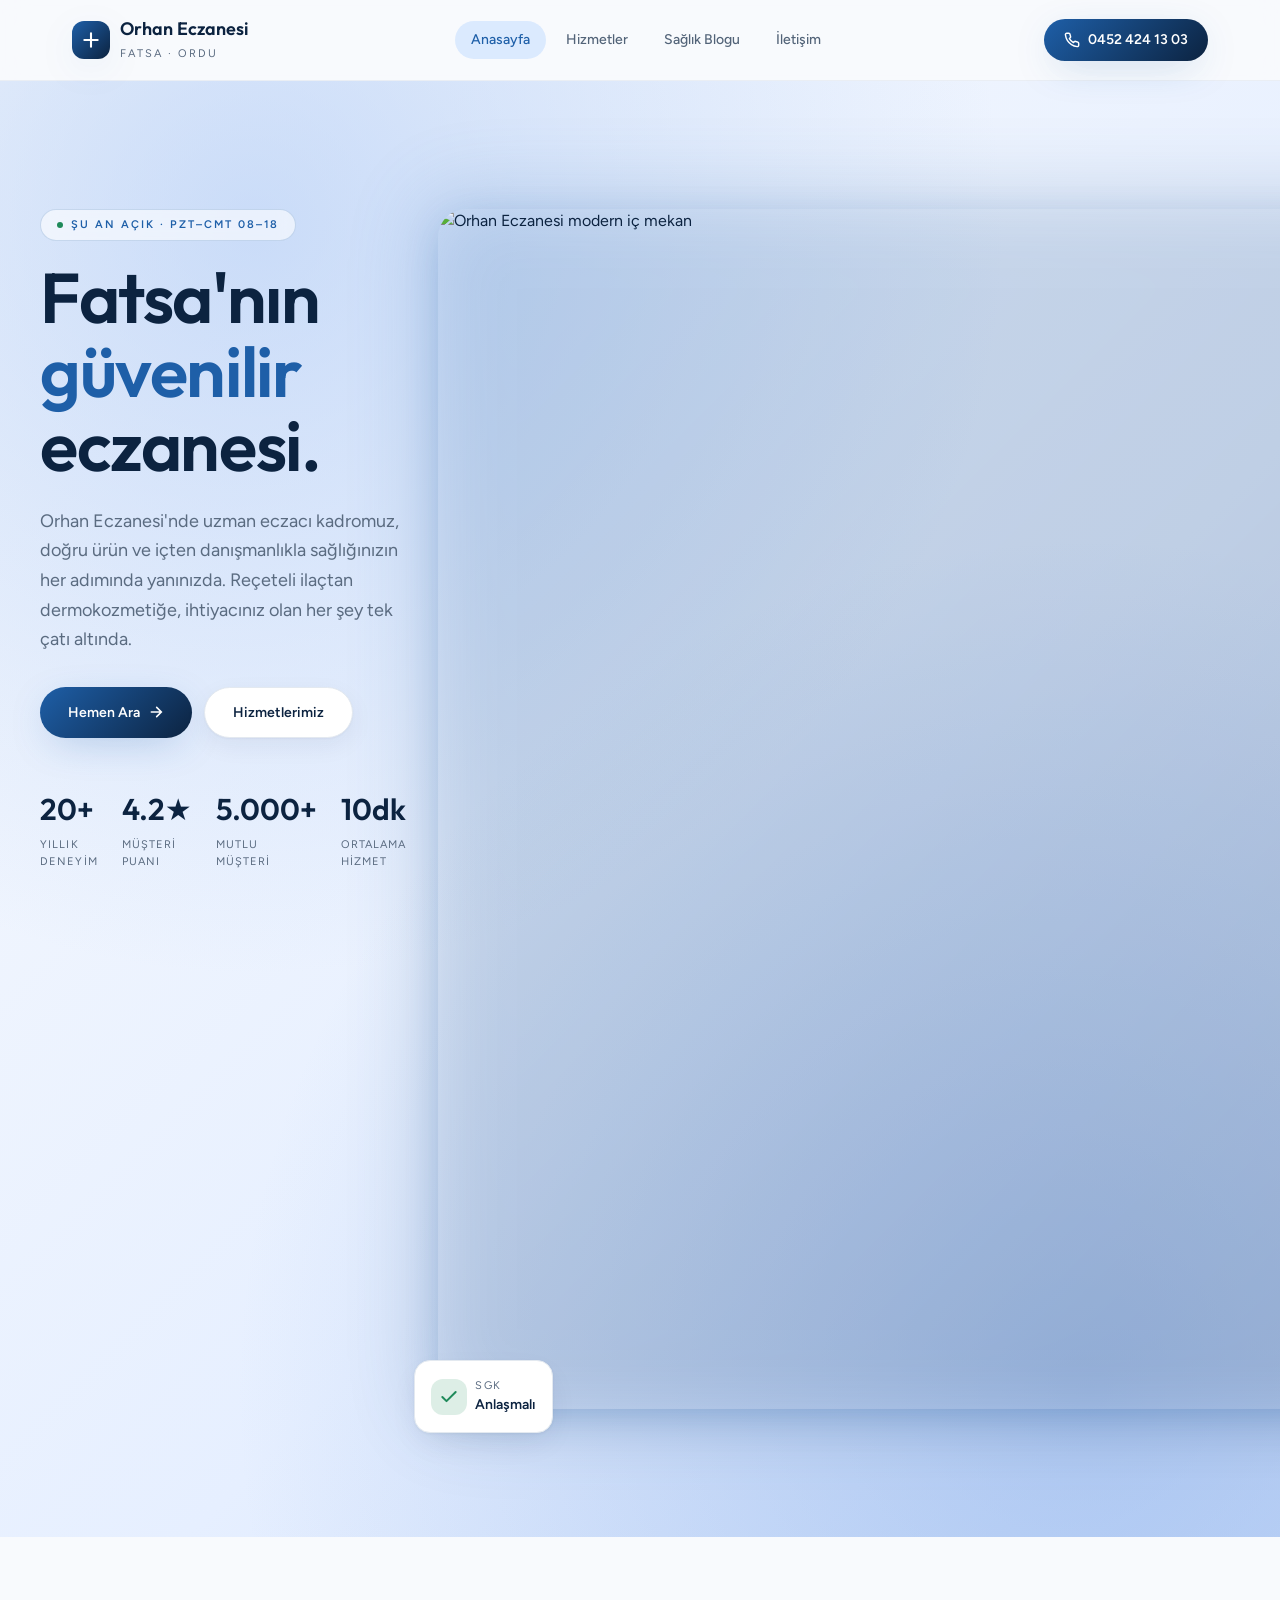
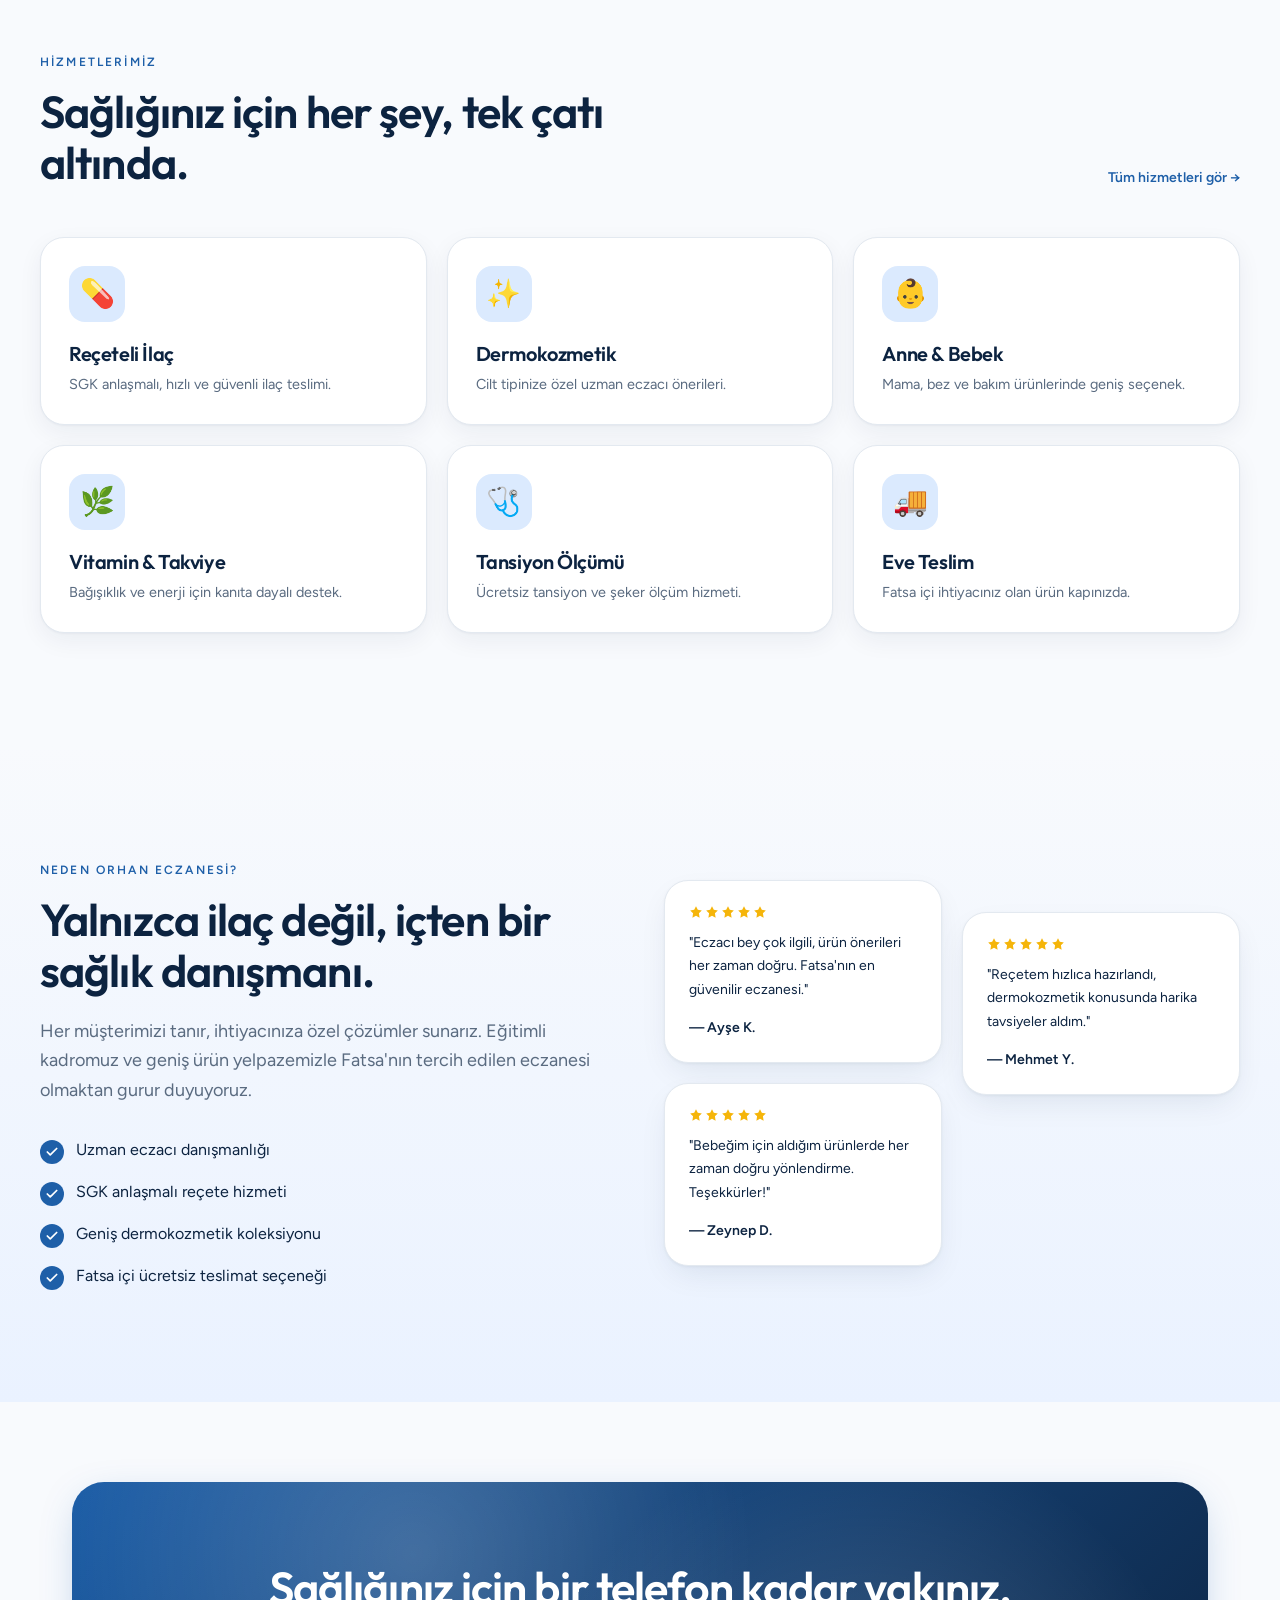
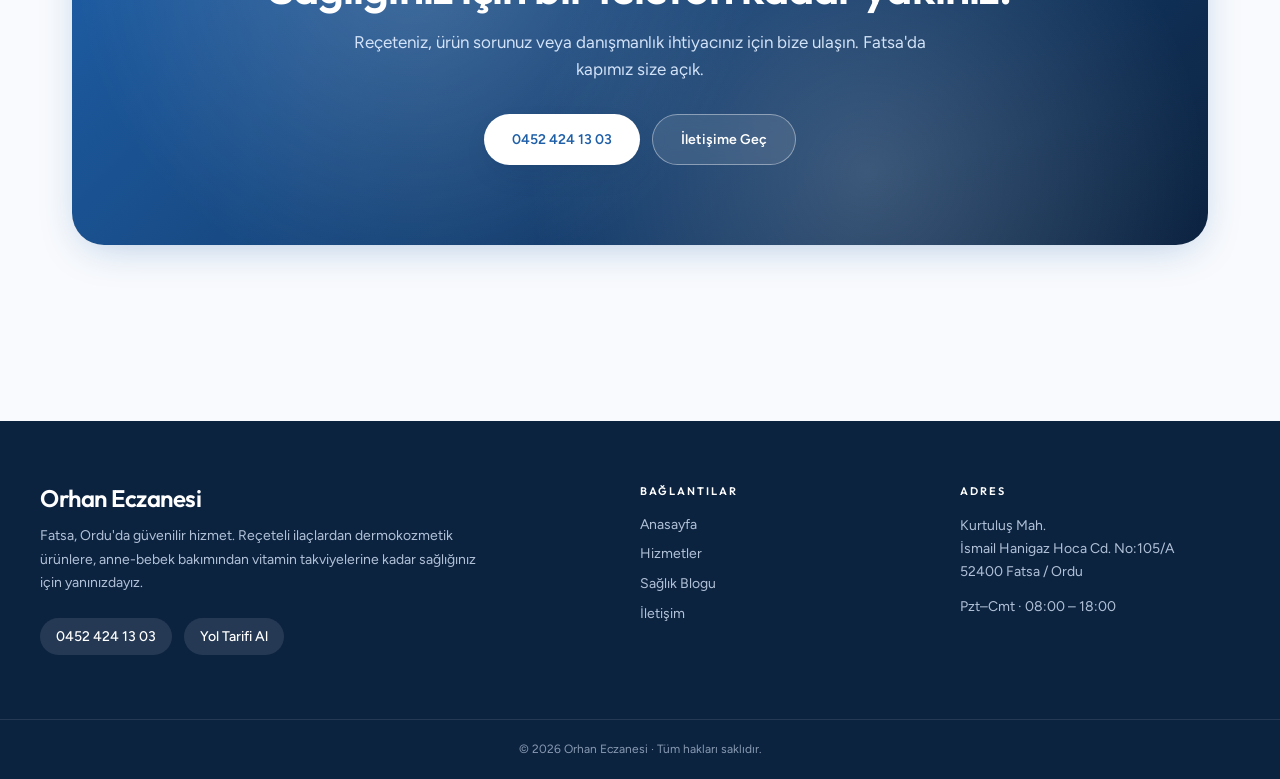
==== index.html @ 80d1b2b5 "Add files via upload" ====
<!doctype html>
<html lang="tr">
<head>
  <meta charset="utf-8" />
  <meta name="viewport" content="width=device-width, initial-scale=1" />
  <title>Orhan Eczanesi · Fatsa Ordu Eczane</title>
  <meta name="description" content="Fatsa, Ordu'nun güvenilir eczanesi. Reçeteli ilaç, dermokozmetik, vitamin, anne-bebek ürünleri ve uzman eczacı danışmanlığı." />
  <meta name="author" content="Orhan Eczanesi" />
  <meta property="og:type" content="website" />
  <meta property="og:locale" content="tr_TR" />
  <meta property="og:title" content="Orhan Eczanesi · Fatsa Ordu" />
  <meta property="og:description" content="Sağlığınız için yanınızdayız. Kurtuluş Mah. İsmail Hanigaz Hoca Cd. No:105/A, Fatsa." />
  <meta name="twitter:card" content="summary_large_image" />
  <link rel="preconnect" href="https://fonts.googleapis.com" />
  <link rel="preconnect" href="https://fonts.gstatic.com" crossorigin />
  <link rel="stylesheet" href="styles.css" />
</head>
<body>
  <!-- Header -->
  <header class="site-header">
    <div class="container header-inner">
      <a href="index.html" class="brand">
        <span class="brand-logo">
          <svg viewBox="0 0 24 24" width="20" height="20" fill="none" stroke="currentColor" stroke-width="2.5" stroke-linecap="round"><path d="M12 4v16M4 12h16"/></svg>
        </span>
        <span>
          <span class="brand-name">Orhan Eczanesi</span>
          <div class="brand-loc">Fatsa · Ordu</div>
        </span>
      </a>
      <nav class="nav-desktop">
        <a class="nav-link" data-nav-link href="index.html">Anasayfa</a>
        <a class="nav-link" data-nav-link href="hizmetler.html">Hizmetler</a>
        <a class="nav-link" data-nav-link href="blog.html">Sağlık Blogu</a>
        <a class="nav-link" data-nav-link href="iletisim.html">İletişim</a>
      </nav>
      <a class="cta-call" href="tel:+904524241303">
        <svg viewBox="0 0 24 24" width="16" height="16" fill="none" stroke="currentColor" stroke-width="2.2" stroke-linecap="round" stroke-linejoin="round"><path d="M22 16.92v3a2 2 0 0 1-2.18 2 19.79 19.79 0 0 1-8.63-3.07 19.5 19.5 0 0 1-6-6 19.79 19.79 0 0 1-3.07-8.67A2 2 0 0 1 4.11 2h3a2 2 0 0 1 2 1.72 12.84 12.84 0 0 0 .7 2.81 2 2 0 0 1-.45 2.11L8.09 9.91a16 16 0 0 0 6 6l1.27-1.27a2 2 0 0 1 2.11-.45 12.84 12.84 0 0 0 2.81.7A2 2 0 0 1 22 16.92Z"/></svg>
        0452 424 13 03
      </a>
      <button class="menu-toggle" data-menu-toggle aria-label="Menü" aria-expanded="false">
        <svg data-icon-open viewBox="0 0 24 24" width="20" height="20" fill="none" stroke="currentColor" stroke-width="2" stroke-linecap="round"><path d="M3 6h18"/><path d="M3 12h18"/><path d="M3 18h18"/></svg>
        <svg data-icon-close viewBox="0 0 24 24" width="20" height="20" fill="none" stroke="currentColor" stroke-width="2" stroke-linecap="round" style="display:none"><path d="M6 6l12 12M6 18L18 6"/></svg>
      </button>
    </div>
    <nav class="nav-mobile" data-mobile-nav>
      <a data-nav-link href="index.html">Anasayfa</a>
      <a data-nav-link href="hizmetler.html">Hizmetler</a>
      <a data-nav-link href="blog.html">Sağlık Blogu</a>
      <a data-nav-link href="iletisim.html">İletişim</a>
      <a class="cta-call-mobile" href="tel:+904524241303">Hemen Ara · 0452 424 13 03</a>
    </nav>
  </header>

  <main>
    <!-- Hero -->
    <section class="hero">
      <div class="container hero-grid">
        <div>
          <span class="hero-badge"><span class="dot"></span> Şu an Açık · Pzt–Cmt 08–18</span>
          <h1>Fatsa'nın <span class="text-primary">güvenilir</span> eczanesi.</h1>
          <p class="hero-lead">
            Orhan Eczanesi'nde uzman eczacı kadromuz, doğru ürün ve içten danışmanlıkla sağlığınızın
            her adımında yanınızda. Reçeteli ilaçtan dermokozmetiğe, ihtiyacınız olan her şey tek çatı altında.
          </p>
          <div class="hero-actions">
            <a href="tel:+904524241303" class="btn btn-primary">
              Hemen Ara
              <svg viewBox="0 0 24 24" width="16" height="16" fill="none" stroke="currentColor" stroke-width="2.4" stroke-linecap="round"><path d="M5 12h14M13 5l7 7-7 7"/></svg>
            </a>
            <a href="hizmetler.html" class="btn btn-outline">Hizmetlerimiz</a>
          </div>
          <dl class="stats">
            <div><dt class="stat-num">20+</dt><dd class="stat-label">Yıllık Deneyim</dd></div>
            <div><dt class="stat-num">4.2★</dt><dd class="stat-label">Müşteri Puanı</dd></div>
            <div><dt class="stat-num">5.000+</dt><dd class="stat-label">Mutlu Müşteri</dd></div>
            <div><dt class="stat-num">10dk</dt><dd class="stat-label">Ortalama Hizmet</dd></div>
          </dl>
        </div>

        <div>
          <div class="hero-image-wrap">
            <img class="hero-image" src="assets/hero-pharmacy.jpg" alt="Orhan Eczanesi modern iç mekan" width="1600" height="1200" />
            <div class="hero-card bl">
              <div class="row">
                <div class="icon-success">
                  <svg viewBox="0 0 24 24" width="20" height="20" fill="none" stroke="currentColor" stroke-width="2.4" stroke-linecap="round" stroke-linejoin="round"><path d="M20 6L9 17l-5-5"/></svg>
                </div>
                <div>
                  <div class="label-up">SGK</div>
                  <div class="label-strong">Anlaşmalı</div>
                </div>
              </div>
            </div>
            <div class="hero-card tr">
              <div class="stat-num" style="font-size:1.5rem">4.2★</div>
              <div class="label-up" style="text-transform:none;letter-spacing:0">Google Yorumları</div>
            </div>
          </div>
        </div>
      </div>
    </section>

    <!-- Services -->
    <section class="container section-pad">
      <div class="sec-head">
        <div>
          <span class="eyebrow">Hizmetlerimiz</span>
          <h2>Sağlığınız için her şey, tek çatı altında.</h2>
        </div>
        <a href="hizmetler.html" class="link-arrow">Tüm hizmetleri gör →</a>
      </div>
      <div class="cards-grid">
        <div class="card"><div class="icon-tile">💊</div><h3>Reçeteli İlaç</h3><p>SGK anlaşmalı, hızlı ve güvenli ilaç teslimi.</p></div>
        <div class="card"><div class="icon-tile">✨</div><h3>Dermokozmetik</h3><p>Cilt tipinize özel uzman eczacı önerileri.</p></div>
        <div class="card"><div class="icon-tile">👶</div><h3>Anne & Bebek</h3><p>Mama, bez ve bakım ürünlerinde geniş seçenek.</p></div>
        <div class="card"><div class="icon-tile">🌿</div><h3>Vitamin & Takviye</h3><p>Bağışıklık ve enerji için kanıta dayalı destek.</p></div>
        <div class="card"><div class="icon-tile">🩺</div><h3>Tansiyon Ölçümü</h3><p>Ücretsiz tansiyon ve şeker ölçüm hizmeti.</p></div>
        <div class="card"><div class="icon-tile">🚚</div><h3>Eve Teslim</h3><p>Fatsa içi ihtiyacınız olan ürün kapınızda.</p></div>
      </div>
    </section>

    <!-- Trust -->
    <section class="trust">
      <div class="container section-pad">
        <div class="trust-grid">
          <div>
            <span class="eyebrow">Neden Orhan Eczanesi?</span>
            <h2>Yalnızca ilaç değil, içten bir sağlık danışmanı.</h2>
            <p class="trust-lead">
              Her müşterimizi tanır, ihtiyacınıza özel çözümler sunarız. Eğitimli kadromuz ve geniş ürün
              yelpazemizle Fatsa'nın tercih edilen eczanesi olmaktan gurur duyuyoruz.
            </p>
            <ul class="check-list">
              <li><span class="check"><svg viewBox="0 0 24 24" width="14" height="14" fill="none" stroke="currentColor" stroke-width="3" stroke-linecap="round" stroke-linejoin="round"><path d="M20 6L9 17l-5-5"/></svg></span><span>Uzman eczacı danışmanlığı</span></li>
              <li><span class="check"><svg viewBox="0 0 24 24" width="14" height="14" fill="none" stroke="currentColor" stroke-width="3" stroke-linecap="round" stroke-linejoin="round"><path d="M20 6L9 17l-5-5"/></svg></span><span>SGK anlaşmalı reçete hizmeti</span></li>
              <li><span class="check"><svg viewBox="0 0 24 24" width="14" height="14" fill="none" stroke="currentColor" stroke-width="3" stroke-linecap="round" stroke-linejoin="round"><path d="M20 6L9 17l-5-5"/></svg></span><span>Geniş dermokozmetik koleksiyonu</span></li>
              <li><span class="check"><svg viewBox="0 0 24 24" width="14" height="14" fill="none" stroke="currentColor" stroke-width="3" stroke-linecap="round" stroke-linejoin="round"><path d="M20 6L9 17l-5-5"/></svg></span><span>Fatsa içi ücretsiz teslimat seçeneği</span></li>
            </ul>
          </div>
          <div class="testimonials">
            <div class="testimonial">
              <div class="stars">
                <svg viewBox="0 0 24 24" width="14" height="14" fill="currentColor"><path d="M12 2l3.09 6.26L22 9.27l-5 4.87L18.18 22 12 18.56 5.82 22 7 14.14l-5-4.87 6.91-1.01L12 2z"/></svg>
                <svg viewBox="0 0 24 24" width="14" height="14" fill="currentColor"><path d="M12 2l3.09 6.26L22 9.27l-5 4.87L18.18 22 12 18.56 5.82 22 7 14.14l-5-4.87 6.91-1.01L12 2z"/></svg>
                <svg viewBox="0 0 24 24" width="14" height="14" fill="currentColor"><path d="M12 2l3.09 6.26L22 9.27l-5 4.87L18.18 22 12 18.56 5.82 22 7 14.14l-5-4.87 6.91-1.01L12 2z"/></svg>
                <svg viewBox="0 0 24 24" width="14" height="14" fill="currentColor"><path d="M12 2l3.09 6.26L22 9.27l-5 4.87L18.18 22 12 18.56 5.82 22 7 14.14l-5-4.87 6.91-1.01L12 2z"/></svg>
                <svg viewBox="0 0 24 24" width="14" height="14" fill="currentColor"><path d="M12 2l3.09 6.26L22 9.27l-5 4.87L18.18 22 12 18.56 5.82 22 7 14.14l-5-4.87 6.91-1.01L12 2z"/></svg>
              </div>
              <p>"Eczacı bey çok ilgili, ürün önerileri her zaman doğru. Fatsa'nın en güvenilir eczanesi."</p>
              <div class="author">— Ayşe K.</div>
            </div>
            <div class="testimonial offset">
              <div class="stars">
                <svg viewBox="0 0 24 24" width="14" height="14" fill="currentColor"><path d="M12 2l3.09 6.26L22 9.27l-5 4.87L18.18 22 12 18.56 5.82 22 7 14.14l-5-4.87 6.91-1.01L12 2z"/></svg>
                <svg viewBox="0 0 24 24" width="14" height="14" fill="currentColor"><path d="M12 2l3.09 6.26L22 9.27l-5 4.87L18.18 22 12 18.56 5.82 22 7 14.14l-5-4.87 6.91-1.01L12 2z"/></svg>
                <svg viewBox="0 0 24 24" width="14" height="14" fill="currentColor"><path d="M12 2l3.09 6.26L22 9.27l-5 4.87L18.18 22 12 18.56 5.82 22 7 14.14l-5-4.87 6.91-1.01L12 2z"/></svg>
                <svg viewBox="0 0 24 24" width="14" height="14" fill="currentColor"><path d="M12 2l3.09 6.26L22 9.27l-5 4.87L18.18 22 12 18.56 5.82 22 7 14.14l-5-4.87 6.91-1.01L12 2z"/></svg>
                <svg viewBox="0 0 24 24" width="14" height="14" fill="currentColor"><path d="M12 2l3.09 6.26L22 9.27l-5 4.87L18.18 22 12 18.56 5.82 22 7 14.14l-5-4.87 6.91-1.01L12 2z"/></svg>
              </div>
              <p>"Reçetem hızlıca hazırlandı, dermokozmetik konusunda harika tavsiyeler aldım."</p>
              <div class="author">— Mehmet Y.</div>
            </div>
            <div class="testimonial">
              <div class="stars">
                <svg viewBox="0 0 24 24" width="14" height="14" fill="currentColor"><path d="M12 2l3.09 6.26L22 9.27l-5 4.87L18.18 22 12 18.56 5.82 22 7 14.14l-5-4.87 6.91-1.01L12 2z"/></svg>
                <svg viewBox="0 0 24 24" width="14" height="14" fill="currentColor"><path d="M12 2l3.09 6.26L22 9.27l-5 4.87L18.18 22 12 18.56 5.82 22 7 14.14l-5-4.87 6.91-1.01L12 2z"/></svg>
                <svg viewBox="0 0 24 24" width="14" height="14" fill="currentColor"><path d="M12 2l3.09 6.26L22 9.27l-5 4.87L18.18 22 12 18.56 5.82 22 7 14.14l-5-4.87 6.91-1.01L12 2z"/></svg>
                <svg viewBox="0 0 24 24" width="14" height="14" fill="currentColor"><path d="M12 2l3.09 6.26L22 9.27l-5 4.87L18.18 22 12 18.56 5.82 22 7 14.14l-5-4.87 6.91-1.01L12 2z"/></svg>
                <svg viewBox="0 0 24 24" width="14" height="14" fill="currentColor"><path d="M12 2l3.09 6.26L22 9.27l-5 4.87L18.18 22 12 18.56 5.82 22 7 14.14l-5-4.87 6.91-1.01L12 2z"/></svg>
              </div>
              <p>"Bebeğim için aldığım ürünlerde her zaman doğru yönlendirme. Teşekkürler!"</p>
              <div class="author">— Zeynep D.</div>
            </div>
          </div>
        </div>
      </div>
    </section>

    <!-- CTA -->
    <section class="cta-banner-wrap">
      <div class="container">
        <div class="cta-banner">
          <h2>Sağlığınız için bir telefon kadar yakınız.</h2>
          <p>Reçeteniz, ürün sorunuz veya danışmanlık ihtiyacınız için bize ulaşın. Fatsa'da kapımız size açık.</p>
          <div class="cta-banner-actions">
            <a href="tel:+904524241303" class="btn btn-white">0452 424 13 03</a>
            <a href="iletisim.html" class="btn btn-ghost-light">İletişime Geç</a>
          </div>
        </div>
      </div>
    </section>
  </main>

  <!-- Footer -->
  <footer class="site-footer">
    <div class="container footer-grid">
      <div class="footer-brand">
        <h3>Orhan Eczanesi</h3>
        <p>Fatsa, Ordu'da güvenilir hizmet. Reçeteli ilaçlardan dermokozmetik ürünlere, anne-bebek bakımından vitamin takviyelerine kadar sağlığınız için yanınızdayız.</p>
        <div class="footer-actions">
          <a href="tel:+904524241303" class="footer-pill">0452 424 13 03</a>
          <a href="https://maps.app.goo.gl/9vby1wVACiapG3Mz8" target="_blank" rel="noreferrer" class="footer-pill">Yol Tarifi Al</a>
        </div>
      </div>
      <div class="footer-col">
        <h4>Bağlantılar</h4>
        <ul>
          <li><a href="index.html">Anasayfa</a></li>
          <li><a href="hizmetler.html">Hizmetler</a></li>
          <li><a href="blog.html">Sağlık Blogu</a></li>
          <li><a href="iletisim.html">İletişim</a></li>
        </ul>
      </div>
      <div class="footer-col">
        <h4>Adres</h4>
        <p>Kurtuluş Mah.<br/>İsmail Hanigaz Hoca Cd. No:105/A<br/>52400 Fatsa / Ordu</p>
        <p style="margin-top:0.75rem">Pzt–Cmt · 08:00 – 18:00</p>
      </div>
    </div>
    <div class="footer-bottom">© <span data-year>2026</span> Orhan Eczanesi · Tüm hakları saklıdır.</div>
  </footer>

  <script src="script.js"></script>
</body>
</html>
---- styles.css ----
/* ===================================================================
   Orhan Eczanesi — Static Site Styles
   Palette: Güven Mavisi  ·  Fonts: Outfit + Figtree
   =================================================================== */

@import url("https://fonts.googleapis.com/css2?family=Outfit:wght@400;500;600;700&family=Figtree:wght@300;400;500;600;700&display=swap");

:root {
  --background: #f8fafd;
  --foreground: #0c2340;
  --card: #ffffff;
  --muted: #eef3f8;
  --muted-foreground: #5a6b80;
  --border: #e3e9f0;
  --primary: #1e5fa8;
  --primary-dark: #154579;
  --primary-foreground: #ffffff;
  --primary-soft: #dbeafe;
  --navy: #0c2340;
  --success: #1f8a5a;
  --destructive: #d8462f;
  --amber: #f5b50a;

  --radius: 0.875rem;
  --radius-lg: 1.25rem;
  --radius-xl: 1.75rem;
  --radius-2xl: 2rem;

  --shadow-soft: 0 1px 2px rgba(12, 35, 64, 0.04), 0 8px 24px rgba(12, 35, 64, 0.06);
  --shadow-card: 0 1px 3px rgba(12, 35, 64, 0.05), 0 12px 32px -8px rgba(12, 35, 64, 0.1);
  --shadow-elegant: 0 10px 40px -12px rgba(30, 95, 168, 0.35);

  --gradient-hero: linear-gradient(135deg, #f8fafd 0%, #e6efff 60%, #cfdffb 100%);
  --gradient-primary: linear-gradient(135deg, #1e5fa8 0%, #0c2340 100%);
  --gradient-soft: linear-gradient(180deg, #f8fafd 0%, #eaf2ff 100%);

  --font-sans: "Figtree", ui-sans-serif, system-ui, -apple-system, sans-serif;
  --font-display: "Outfit", "Figtree", ui-sans-serif, system-ui, sans-serif;
}

/* Reset */
*, *::before, *::after { box-sizing: border-box; }
* { margin: 0; padding: 0; }
html { scroll-behavior: smooth; -webkit-text-size-adjust: 100%; }
body {
  background: var(--background);
  color: var(--foreground);
  font-family: var(--font-sans);
  font-size: 16px;
  line-height: 1.55;
  -webkit-font-smoothing: antialiased;
  -moz-osx-font-smoothing: grayscale;
}
img, svg, iframe { display: block; max-width: 100%; }
a { color: inherit; text-decoration: none; }
ul, ol { list-style: none; }
button { font: inherit; cursor: pointer; border: 0; background: none; color: inherit; }

h1, h2, h3, h4, h5 {
  font-family: var(--font-display);
  font-weight: 600;
  letter-spacing: -0.02em;
  color: var(--navy);
  line-height: 1.15;
}

/* Layout */
.container {
  width: 100%;
  max-width: 1200px;
  margin: 0 auto;
  padding: 0 1.25rem;
}
@media (min-width: 768px) {
  .container { padding: 0 2rem; }
}

.flex-col { display: flex; }

/* Header */
.site-header {
  position: sticky;
  top: 0;
  z-index: 50;
  background: rgba(248, 250, 253, 0.85);
  backdrop-filter: blur(14px);
  -webkit-backdrop-filter: blur(14px);
  border-bottom: 1px solid rgba(227, 233, 240, 0.7);
}
.header-inner {
  display: flex;
  align-items: center;
  justify-content: space-between;
  height: 64px;
}
@media (min-width: 768px) { .header-inner { height: 80px; } }

.brand {
  display: flex;
  align-items: center;
  gap: 0.65rem;
}
.brand-logo {
  width: 38px; height: 38px;
  border-radius: 12px;
  background: var(--gradient-primary);
  display: grid; place-items: center;
  color: #fff;
  box-shadow: var(--shadow-elegant);
  transition: transform 0.2s;
}
.brand:hover .brand-logo { transform: scale(1.05); }
.brand-name {
  font-family: var(--font-display);
  font-weight: 600;
  color: var(--navy);
  font-size: 1.125rem;
  line-height: 1.1;
}
.brand-loc {
  font-size: 11px;
  text-transform: uppercase;
  letter-spacing: 0.18em;
  color: var(--muted-foreground);
  margin-top: 2px;
}

.nav-desktop { display: none; gap: 0.25rem; align-items: center; }
@media (min-width: 768px) { .nav-desktop { display: flex; } }
.nav-link {
  padding: 0.5rem 1rem;
  border-radius: 999px;
  font-size: 0.875rem;
  font-weight: 500;
  color: rgba(12, 35, 64, 0.7);
  transition: background 0.15s, color 0.15s;
}
.nav-link:hover { background: var(--primary-soft); color: var(--primary); }
.nav-link.active { background: var(--primary-soft); color: var(--primary); }

.cta-call {
  display: none;
  align-items: center;
  gap: 0.5rem;
  padding: 0.65rem 1.25rem;
  border-radius: 999px;
  background: var(--gradient-primary);
  color: var(--primary-foreground);
  font-weight: 600;
  font-size: 0.875rem;
  box-shadow: var(--shadow-elegant);
  transition: transform 0.15s;
}
.cta-call:hover { transform: translateY(-2px); }
@media (min-width: 768px) { .cta-call { display: inline-flex; } }

.menu-toggle {
  display: grid; place-items: center;
  width: 40px; height: 40px;
  border-radius: 10px;
  border: 1px solid var(--border);
}
@media (min-width: 768px) { .menu-toggle { display: none; } }

.nav-mobile {
  display: none;
  border-top: 1px solid var(--border);
  background: var(--background);
  padding: 1rem 1.25rem;
  flex-direction: column;
  gap: 0.25rem;
}
.nav-mobile.open { display: flex; }
.nav-mobile a {
  padding: 0.85rem 1rem;
  border-radius: 12px;
  font-weight: 500;
  font-size: 1rem;
  color: rgba(12, 35, 64, 0.85);
}
.nav-mobile a:hover, .nav-mobile a.active { background: var(--primary-soft); color: var(--primary); }
.nav-mobile .cta-call-mobile {
  margin-top: 0.5rem;
  display: inline-flex;
  justify-content: center;
  background: var(--gradient-primary);
  color: #fff;
  padding: 0.85rem 1.25rem;
  border-radius: 999px;
  font-weight: 600;
  text-align: center;
}

/* Buttons */
.btn {
  display: inline-flex;
  align-items: center;
  justify-content: center;
  gap: 0.5rem;
  padding: 0.85rem 1.75rem;
  border-radius: 999px;
  font-weight: 600;
  font-size: 0.875rem;
  transition: transform 0.15s, background 0.15s, border-color 0.15s;
  white-space: nowrap;
}
.btn-primary {
  background: var(--gradient-primary);
  color: var(--primary-foreground);
  box-shadow: var(--shadow-elegant);
}
.btn-primary:hover { transform: translateY(-2px); }
.btn-outline {
  background: #fff;
  color: var(--navy);
  border: 1px solid var(--border);
  box-shadow: var(--shadow-soft);
}
.btn-outline:hover { border-color: rgba(30, 95, 168, 0.4); color: var(--primary); }
.btn-white {
  background: #fff;
  color: var(--primary);
  box-shadow: var(--shadow-card);
}
.btn-white:hover { transform: translateY(-2px); }
.btn-ghost-light {
  background: rgba(255, 255, 255, 0.1);
  border: 1px solid rgba(255, 255, 255, 0.4);
  color: #fff;
  backdrop-filter: blur(8px);
}
.btn-ghost-light:hover { background: rgba(255, 255, 255, 0.2); }

/* Sections */
section { position: relative; }
.section-pad {
  padding: 5rem 0;
}
@media (min-width: 768px) { .section-pad { padding: 7rem 0; } }

.eyebrow {
  font-size: 12px;
  font-weight: 600;
  text-transform: uppercase;
  letter-spacing: 0.18em;
  color: var(--primary);
}

.muted { color: var(--muted-foreground); }

/* Hero */
.hero {
  background: var(--gradient-hero);
  overflow: hidden;
  position: relative;
}
.hero::before {
  content: "";
  position: absolute;
  inset: 0;
  background:
    radial-gradient(circle at 20% 10%, rgba(167, 197, 244, 0.55) 0%, transparent 45%),
    radial-gradient(circle at 85% 90%, rgba(126, 167, 230, 0.45) 0%, transparent 50%);
  z-index: 0;
}
.hero-grid {
  position: relative;
  z-index: 1;
  display: grid;
  gap: 3rem;
  padding: 4rem 0;
}
@media (min-width: 768px) {
  .hero-grid {
    grid-template-columns: 7fr 5fr;
    gap: 2rem;
    padding: 6rem 0;
  }
}
@media (min-width: 1024px) { .hero-grid { padding: 8rem 0; } }

.hero-badge {
  display: inline-flex;
  align-items: center;
  gap: 0.5rem;
  padding: 0.4rem 1rem;
  border-radius: 999px;
  border: 1px solid rgba(30, 95, 168, 0.2);
  background: rgba(255, 255, 255, 0.6);
  backdrop-filter: blur(8px);
  font-size: 11px;
  font-weight: 600;
  text-transform: uppercase;
  letter-spacing: 0.18em;
  color: var(--primary);
}
.dot { width: 6px; height: 6px; border-radius: 999px; background: var(--success); }

.hero h1 {
  margin-top: 1.25rem;
  font-size: clamp(2.5rem, 5.5vw, 4.5rem);
  line-height: 1.05;
}
.text-primary { color: var(--primary); }
.hero-lead {
  margin-top: 1.5rem;
  max-width: 36rem;
  font-size: 1.125rem;
  line-height: 1.65;
  color: var(--muted-foreground);
}
.hero-actions { margin-top: 2rem; display: flex; flex-wrap: wrap; gap: 0.75rem; }

.stats {
  margin-top: 3rem;
  display: grid;
  gap: 1.5rem;
  grid-template-columns: repeat(2, 1fr);
}
@media (min-width: 640px) { .stats { grid-template-columns: repeat(4, 1fr); } }
.stat-num {
  font-family: var(--font-display);
  font-size: 1.875rem;
  font-weight: 600;
  color: var(--navy);
}
.stat-label {
  margin-top: 0.25rem;
  font-size: 11px;
  text-transform: uppercase;
  letter-spacing: 0.1em;
  color: var(--muted-foreground);
}

.hero-image-wrap { position: relative; }
.hero-image-wrap::before {
  content: "";
  position: absolute;
  inset: -1rem;
  background: var(--gradient-primary);
  opacity: 0.18;
  filter: blur(40px);
  border-radius: 2rem;
  z-index: -1;
}
.hero-image {
  width: 100%;
  aspect-ratio: 4 / 5;
  object-fit: cover;
  border-radius: 1.75rem;
  box-shadow: var(--shadow-elegant);
}
.hero-card {
  position: absolute;
  background: #fff;
  border: 1px solid var(--border);
  border-radius: 1rem;
  padding: 1rem;
  box-shadow: var(--shadow-card);
  display: none;
}
@media (min-width: 768px) { .hero-card { display: block; } }
.hero-card.bl { left: -1.5rem; bottom: -1.5rem; max-width: 220px; }
.hero-card.tr { right: -1.25rem; top: -1.25rem; padding: 0.75rem 1rem; }
.hero-card .row { display: flex; align-items: center; gap: 0.5rem; }
.icon-success {
  width: 36px; height: 36px;
  border-radius: 12px;
  background: rgba(31, 138, 90, 0.15);
  color: var(--success);
  display: grid; place-items: center;
}
.label-up { font-size: 11px; text-transform: uppercase; letter-spacing: 0.1em; color: var(--muted-foreground); }
.label-strong { font-size: 0.875rem; font-weight: 600; color: var(--navy); }

/* Section heading */
.sec-head {
  display: flex;
  flex-direction: column;
  gap: 1.5rem;
  align-items: flex-start;
  justify-content: space-between;
}
@media (min-width: 768px) { .sec-head { flex-direction: row; align-items: flex-end; } }
.sec-head h2 {
  margin-top: 0.75rem;
  font-size: clamp(2rem, 3.5vw, 3rem);
  max-width: 36rem;
}
.link-arrow { color: var(--primary); font-size: 0.875rem; font-weight: 600; }
.link-arrow:hover { text-decoration: underline; }

/* Service cards */
.cards-grid {
  margin-top: 3rem;
  display: grid;
  gap: 1.25rem;
  grid-template-columns: 1fr;
}
@media (min-width: 640px) { .cards-grid { grid-template-columns: repeat(2, 1fr); } }
@media (min-width: 1024px) { .cards-grid { grid-template-columns: repeat(3, 1fr); } }

.card {
  background: var(--card);
  border: 1px solid var(--border);
  border-radius: 1.5rem;
  padding: 1.75rem;
  box-shadow: var(--shadow-soft);
  transition: transform 0.2s, border-color 0.2s, box-shadow 0.2s;
}
.card:hover {
  transform: translateY(-4px);
  border-color: rgba(30, 95, 168, 0.3);
  box-shadow: var(--shadow-elegant);
}
.icon-tile {
  width: 56px; height: 56px;
  border-radius: 1rem;
  background: var(--primary-soft);
  display: grid; place-items: center;
  font-size: 1.75rem;
}
.card h3 { margin-top: 1.25rem; font-size: 1.25rem; }
.card p { margin-top: 0.5rem; font-size: 0.9rem; color: var(--muted-foreground); line-height: 1.6; }

.tag-list { margin-top: 1.25rem; display: flex; flex-wrap: wrap; gap: 0.5rem; }
.tag {
  background: var(--primary-soft);
  color: var(--primary);
  padding: 0.25rem 0.75rem;
  border-radius: 999px;
  font-size: 0.75rem;
  font-weight: 500;
}

/* Trust section */
.trust { background: var(--gradient-soft); }
.trust-grid {
  display: grid;
  gap: 3rem;
}
@media (min-width: 768px) { .trust-grid { grid-template-columns: repeat(2, 1fr); } }
.trust h2 { margin-top: 0.75rem; font-size: clamp(2rem, 3.5vw, 3rem); }
.trust-lead { margin-top: 1.25rem; font-size: 1.125rem; color: var(--muted-foreground); line-height: 1.65; }
.check-list { margin-top: 2rem; display: flex; flex-direction: column; gap: 1rem; }
.check-list li { display: flex; gap: 0.75rem; align-items: flex-start; }
.check {
  flex: none;
  width: 24px; height: 24px;
  border-radius: 999px;
  background: var(--primary);
  color: #fff;
  display: grid; place-items: center;
  margin-top: 2px;
}

.testimonials {
  display: grid;
  gap: 1.25rem;
  align-self: center;
}
@media (min-width: 640px) { .testimonials { grid-template-columns: repeat(2, 1fr); } }
.testimonial {
  background: #fff;
  border: 1px solid var(--border);
  border-radius: 1.5rem;
  padding: 1.5rem;
  box-shadow: var(--shadow-card);
}
.testimonial.offset { transform: translateY(0); }
@media (min-width: 640px) { .testimonial.offset { transform: translateY(2rem); } }
.stars { display: flex; gap: 2px; color: var(--amber); }
.testimonial p { margin-top: 0.75rem; font-size: 0.875rem; line-height: 1.65; }
.testimonial .author { margin-top: 1rem; font-size: 0.875rem; font-weight: 600; color: var(--navy); }

/* CTA banner */
.cta-banner-wrap { padding: 5rem 0; }
.cta-banner {
  position: relative;
  overflow: hidden;
  border-radius: 2rem;
  background: var(--gradient-primary);
  color: #fff;
  text-align: center;
  padding: 3.5rem 2rem;
  box-shadow: var(--shadow-elegant);
}
@media (min-width: 768px) { .cta-banner { padding: 5rem 4rem; } }
.cta-banner::before {
  content: "";
  position: absolute; inset: 0;
  background:
    radial-gradient(circle at 30% 20%, rgba(255,255,255,0.18) 0%, transparent 40%),
    radial-gradient(circle at 70% 80%, rgba(255,255,255,0.18) 0%, transparent 40%);
}
.cta-banner > * { position: relative; }
.cta-banner h2 { color: #fff; font-size: clamp(2rem, 3.5vw, 3rem); }
.cta-banner p { margin: 1rem auto 0; max-width: 36rem; color: rgba(219, 234, 254, 0.95); font-size: 1.0625rem; }
.cta-banner-actions { margin-top: 2rem; display: flex; flex-wrap: wrap; justify-content: center; gap: 0.75rem; }

/* Generic page hero */
.page-hero { background: var(--gradient-hero); }
.page-hero h1 {
  margin-top: 0.75rem;
  font-size: clamp(2.5rem, 5vw, 4rem);
  max-width: 48rem;
  line-height: 1.1;
}
.page-hero p {
  margin-top: 1.25rem;
  max-width: 40rem;
  color: var(--muted-foreground);
  font-size: 1.125rem;
}

/* Services page list */
.services-list {
  display: grid;
  gap: 1.5rem;
  grid-template-columns: 1fr;
}
@media (min-width: 768px) { .services-list { grid-template-columns: repeat(2, 1fr); } }
.services-list .card { padding: 2rem; border-radius: 1.5rem; }
.services-list h2 { margin-top: 1.25rem; font-size: 1.5rem; }
.services-list p { margin-top: 0.75rem; font-size: 1rem; }

/* Blog grid */
.blog-grid {
  display: grid;
  gap: 1.5rem;
  grid-template-columns: 1fr;
}
@media (min-width: 768px) { .blog-grid { grid-template-columns: repeat(2, 1fr); } }
@media (min-width: 1024px) { .blog-grid { grid-template-columns: repeat(3, 1fr); } }
.post {
  overflow: hidden;
  background: #fff;
  border: 1px solid var(--border);
  border-radius: 1.5rem;
  box-shadow: var(--shadow-soft);
  transition: transform 0.2s, box-shadow 0.2s;
  display: flex;
  flex-direction: column;
}
.post:hover { transform: translateY(-4px); box-shadow: var(--shadow-elegant); }
.post-cover {
  position: relative;
  aspect-ratio: 16 / 10;
}
.post-cover::after {
  content: "";
  position: absolute; inset: 0;
  background: radial-gradient(circle at 30% 30%, rgba(255,255,255,0.4) 0%, transparent 55%);
}
.post-cat {
  position: absolute;
  top: 1.25rem; left: 1.25rem;
  background: rgba(255, 255, 255, 0.92);
  color: var(--navy);
  font-size: 0.75rem;
  font-weight: 600;
  padding: 0.25rem 0.75rem;
  border-radius: 999px;
  z-index: 1;
}
.cover-1 { background: linear-gradient(135deg, #38bdf8, #2563eb); }
.cover-2 { background: linear-gradient(135deg, #60a5fa, #4f46e5); }
.cover-3 { background: linear-gradient(135deg, #fbbf24, #ea580c); }
.cover-4 { background: linear-gradient(135deg, #f472b6, #e11d48); }
.cover-5 { background: linear-gradient(135deg, #34d399, #0d9488); }
.cover-6 { background: linear-gradient(135deg, #a78bfa, #7c3aed); }

.post-body { padding: 1.75rem; display: flex; flex-direction: column; flex: 1; }
.post-body h2 { font-size: 1.25rem; line-height: 1.35; transition: color 0.15s; }
.post:hover .post-body h2 { color: var(--primary); }
.post-body p { margin-top: 0.75rem; font-size: 0.875rem; color: var(--muted-foreground); line-height: 1.65; }
.post-foot {
  margin-top: auto;
  padding-top: 1.25rem;
  display: flex;
  justify-content: space-between;
  font-size: 0.75rem;
  color: var(--muted-foreground);
}
.post-foot .more { color: var(--primary); font-weight: 600; }

.newsletter-card {
  margin-top: 4rem;
  border: 1px solid var(--border);
  background: var(--gradient-soft);
  border-radius: 1.5rem;
  padding: 3rem 1.5rem;
  text-align: center;
}
@media (min-width: 768px) { .newsletter-card { padding: 3.5rem; } }
.newsletter-card h2 { font-size: clamp(1.75rem, 3vw, 2.25rem); }
.newsletter-card p { margin: 0.75rem auto 0; max-width: 36rem; color: var(--muted-foreground); }

/* Contact */
.contact-grid {
  display: grid;
  gap: 2rem;
  grid-template-columns: 1fr;
}
@media (min-width: 1024px) { .contact-grid { grid-template-columns: repeat(3, 1fr); } }
.contact-card {
  background: #fff;
  border: 1px solid var(--border);
  border-radius: 1.5rem;
  padding: 2rem;
  box-shadow: var(--shadow-soft);
}
.contact-icon {
  width: 48px; height: 48px;
  border-radius: 1rem;
  background: var(--primary-soft);
  color: var(--primary);
  display: grid; place-items: center;
}
.contact-card h3 { margin-top: 1.25rem; font-size: 1.125rem; }
.contact-card p { margin-top: 0.5rem; font-size: 0.875rem; color: var(--muted-foreground); line-height: 1.6; }
.phone-big {
  display: block;
  margin-top: 0.5rem;
  font-family: var(--font-display);
  font-size: 1.5rem;
  font-weight: 600;
  color: var(--primary);
}
.hours { margin-top: 0.75rem; }
.hours li {
  display: flex;
  justify-content: space-between;
  padding: 0.4rem 0;
  border-bottom: 1px solid rgba(227, 233, 240, 0.6);
  font-size: 0.875rem;
}
.hours li:last-child { border-bottom: 0; }
.hours .day { color: var(--muted-foreground); }
.hours .open { color: var(--navy); font-weight: 500; }
.hours .closed { color: var(--destructive); font-weight: 500; }

.map-wrap {
  margin-top: 3rem;
  overflow: hidden;
  border: 1px solid var(--border);
  border-radius: 1.5rem;
  box-shadow: var(--shadow-card);
}
.map-wrap iframe { width: 100%; height: 450px; border: 0; }

/* Footer */
.site-footer {
  margin-top: 6rem;
  background: var(--navy);
  color: rgba(219, 234, 254, 0.8);
}
.footer-grid {
  display: grid;
  gap: 2.5rem;
  padding: 4rem 0;
  grid-template-columns: 1fr;
}
@media (min-width: 768px) { .footer-grid { grid-template-columns: 2fr 1fr 1fr; } }
.footer-brand h3 { color: #fff; font-size: 1.5rem; }
.footer-brand p { margin-top: 0.75rem; max-width: 28rem; font-size: 0.875rem; line-height: 1.65; }
.footer-actions { margin-top: 1.5rem; display: flex; gap: 0.75rem; flex-wrap: wrap; }
.footer-pill {
  background: rgba(255, 255, 255, 0.1);
  color: #fff;
  padding: 0.5rem 1rem;
  border-radius: 999px;
  font-size: 0.875rem;
  font-weight: 500;
  transition: background 0.15s;
}
.footer-pill:hover { background: rgba(255, 255, 255, 0.2); }
.footer-col h4 {
  font-size: 11px;
  font-weight: 600;
  color: #fff;
  text-transform: uppercase;
  letter-spacing: 0.18em;
  margin-bottom: 1rem;
}
.footer-col ul li { margin-bottom: 0.5rem; font-size: 0.875rem; }
.footer-col ul a:hover { color: #fff; }
.footer-col p { font-size: 0.875rem; line-height: 1.65; }
.footer-bottom {
  border-top: 1px solid rgba(255, 255, 255, 0.1);
  padding: 1.25rem 0;
  text-align: center;
  font-size: 0.75rem;
  color: rgba(219, 234, 254, 0.6);
}

/* Utilities */
.hidden-mobile { display: none; }
@media (min-width: 768px) { .hidden-mobile { display: block; } }
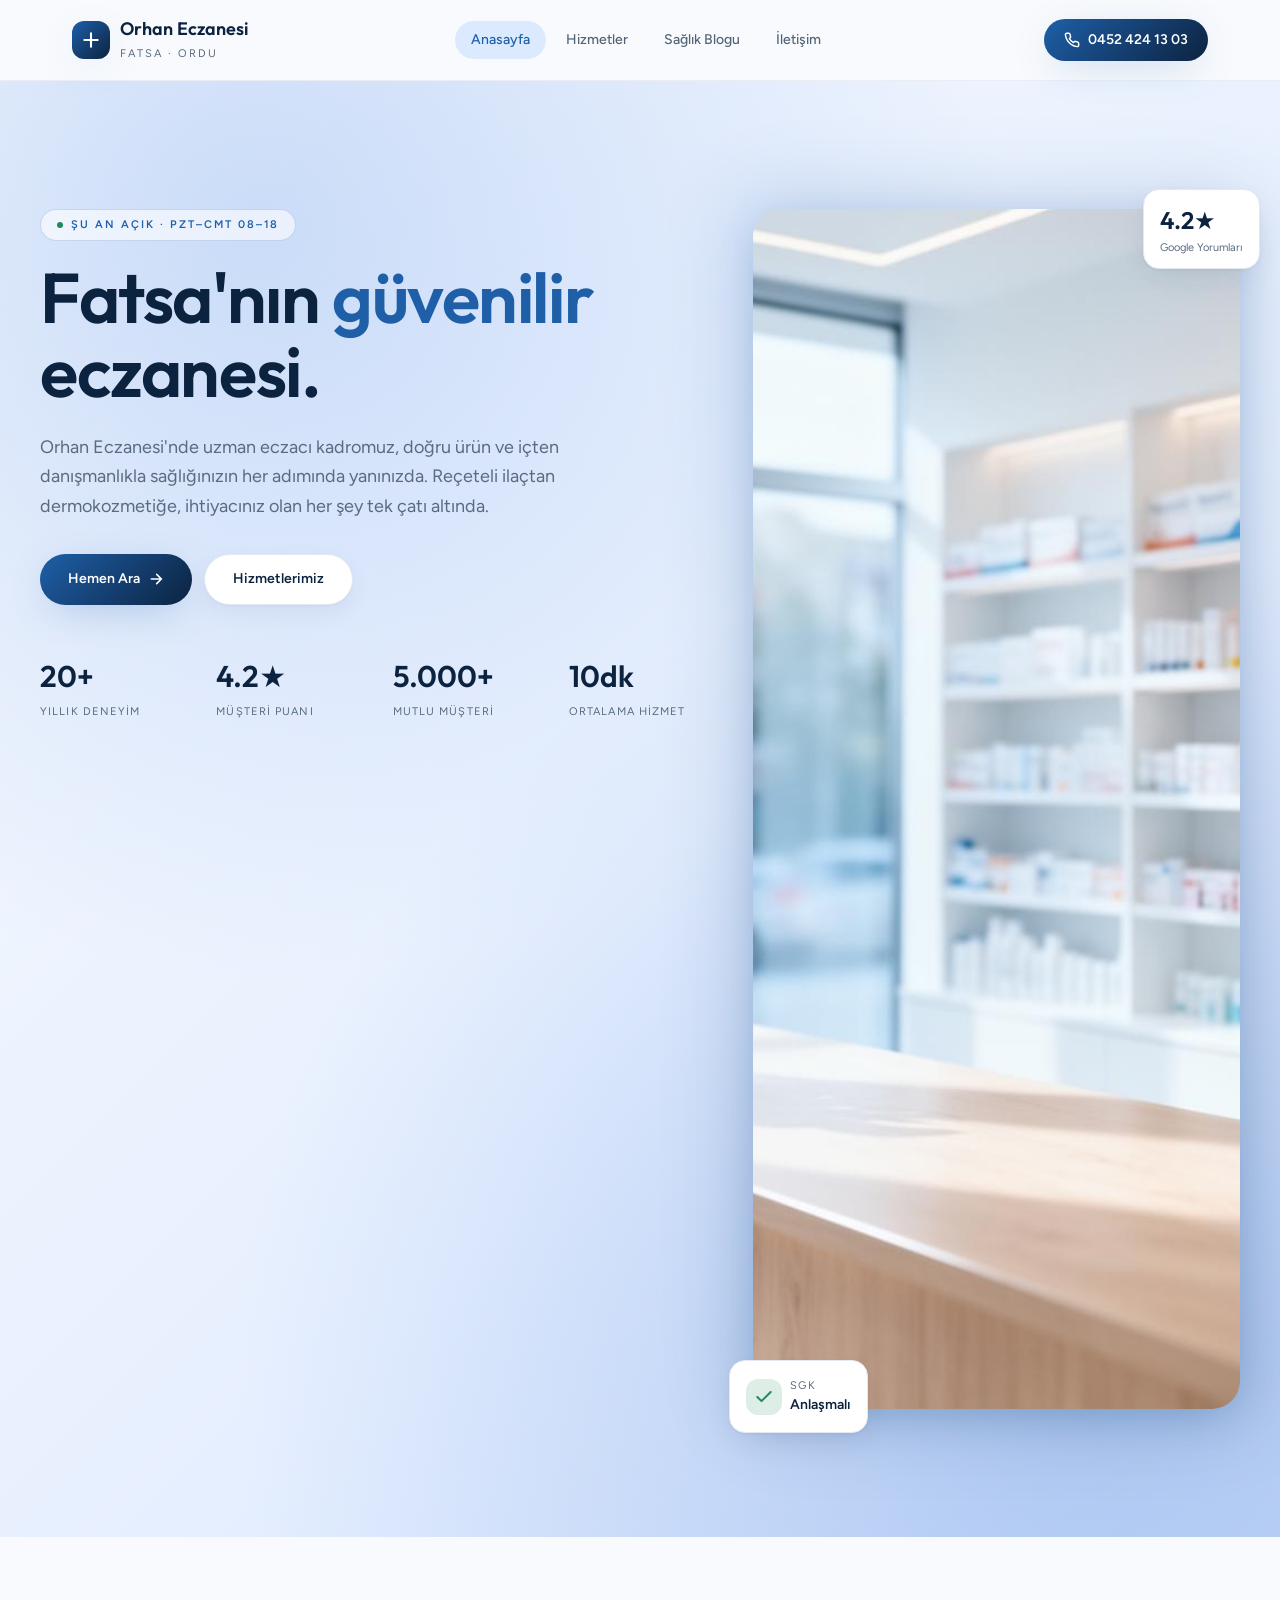
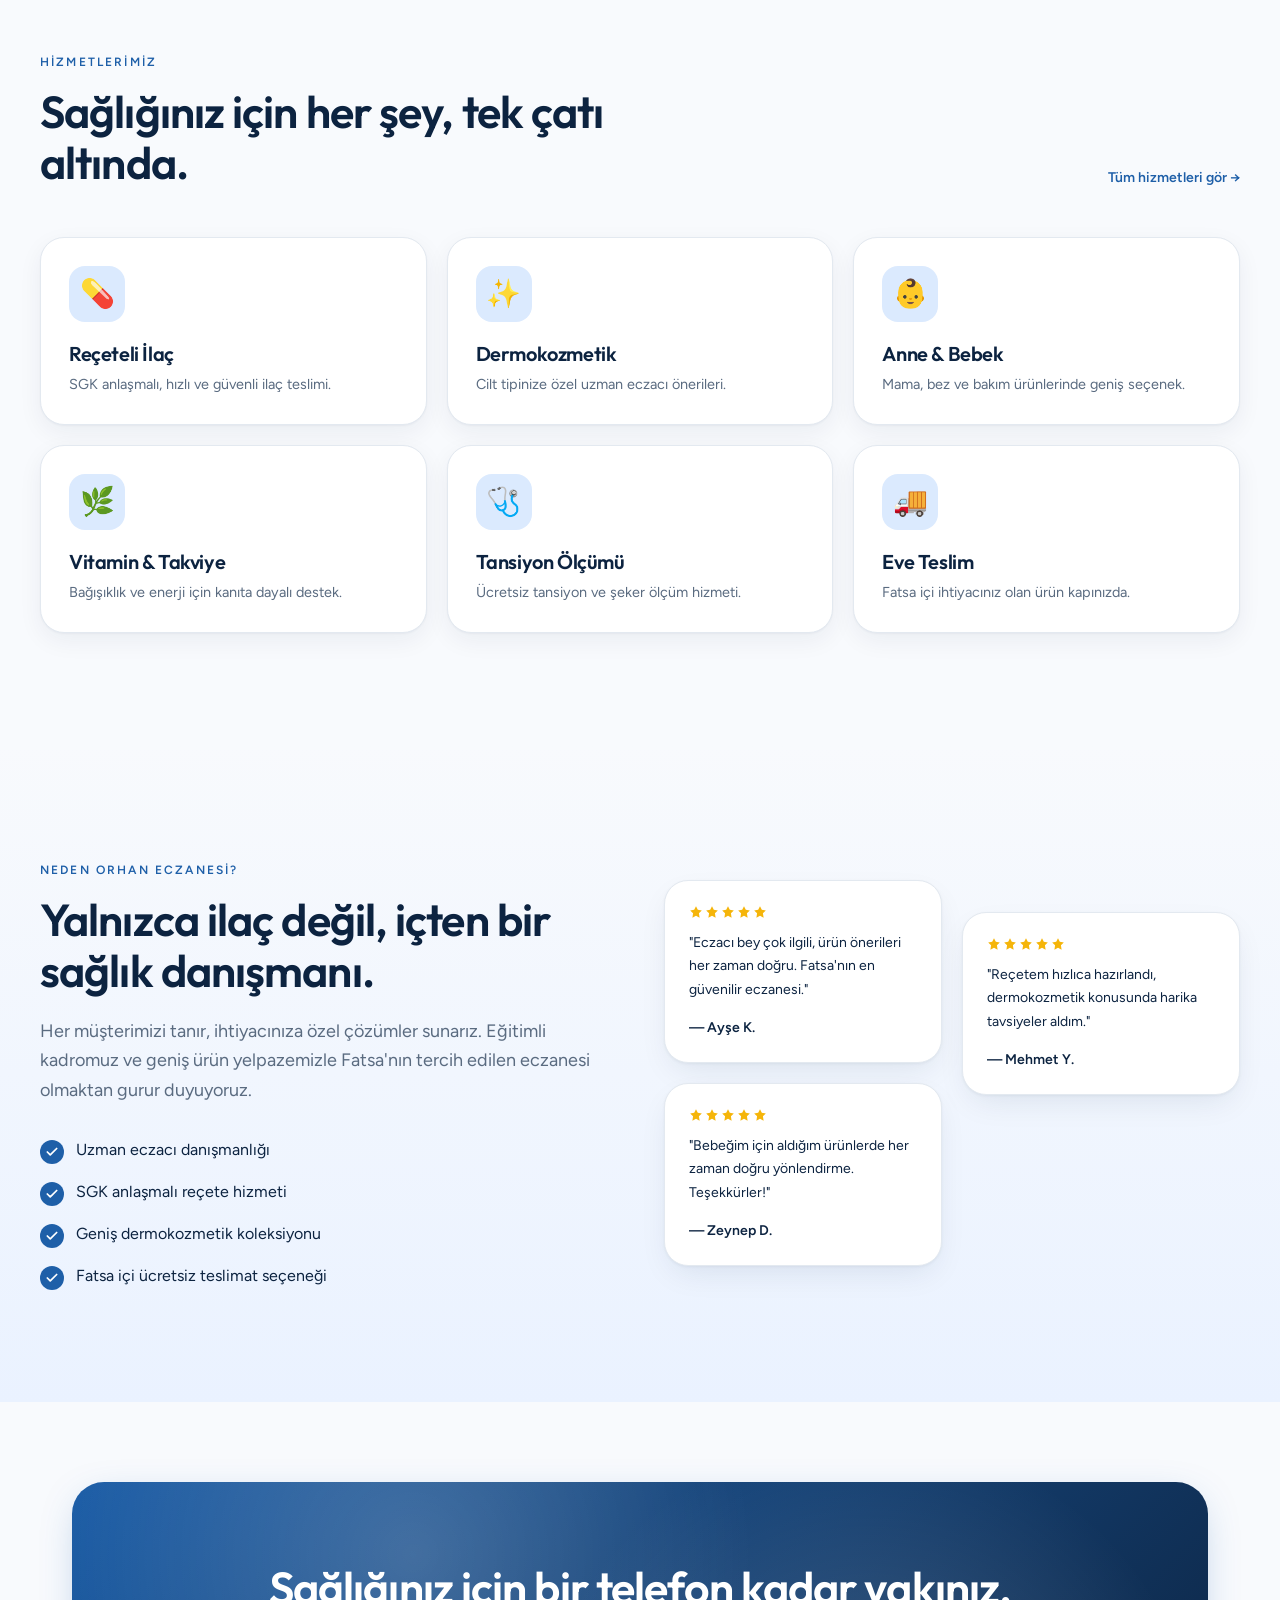
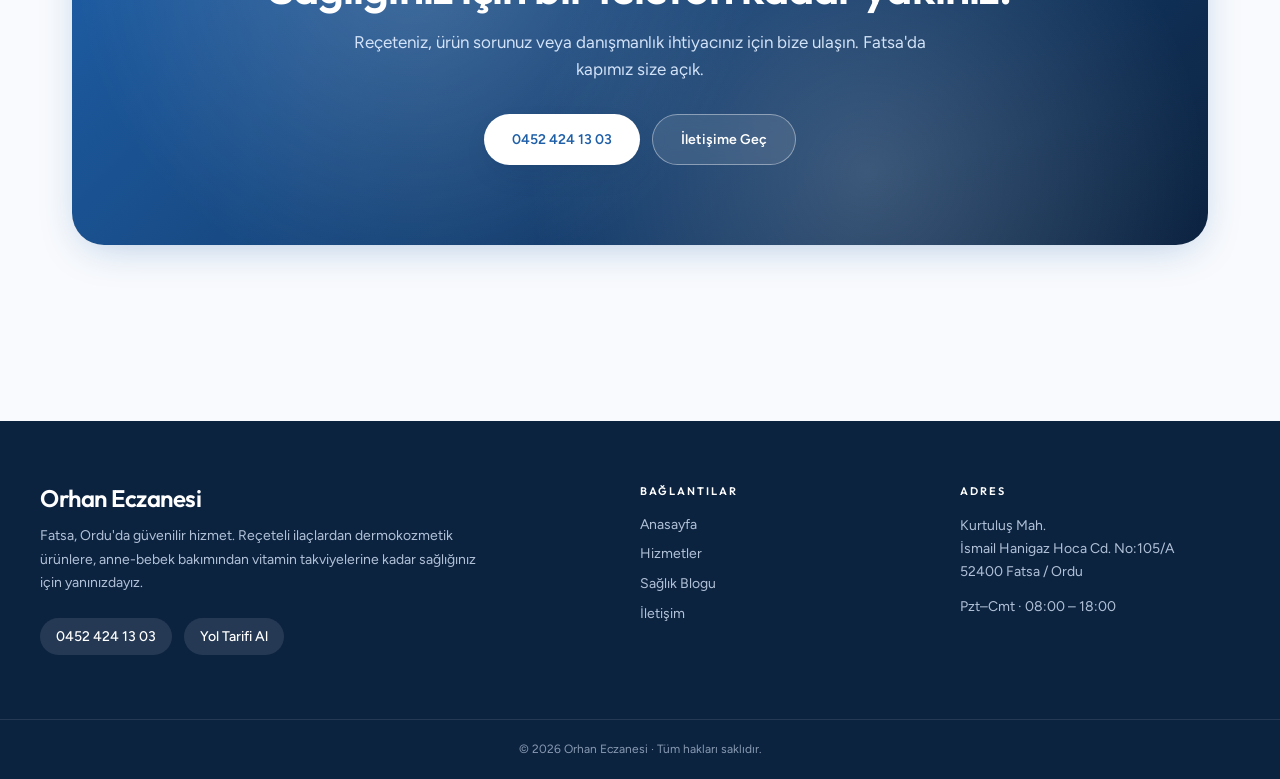
==== commit 3e41fa99: "Update index.html" ====
--- a/index.html
+++ b/index.html
@@ -80,7 +80,7 @@
 
         <div>
           <div class="hero-image-wrap">
-            <img class="hero-image" src="assets/hero-pharmacy.jpg" alt="Orhan Eczanesi modern iç mekan" width="1600" height="1200" />
+            <img class="hero-image" src="hero-pharmacy.jpg" alt="Orhan Eczanesi modern iç mekan" width="1600" height="1200" />
             <div class="hero-card bl">
               <div class="row">
                 <div class="icon-success">
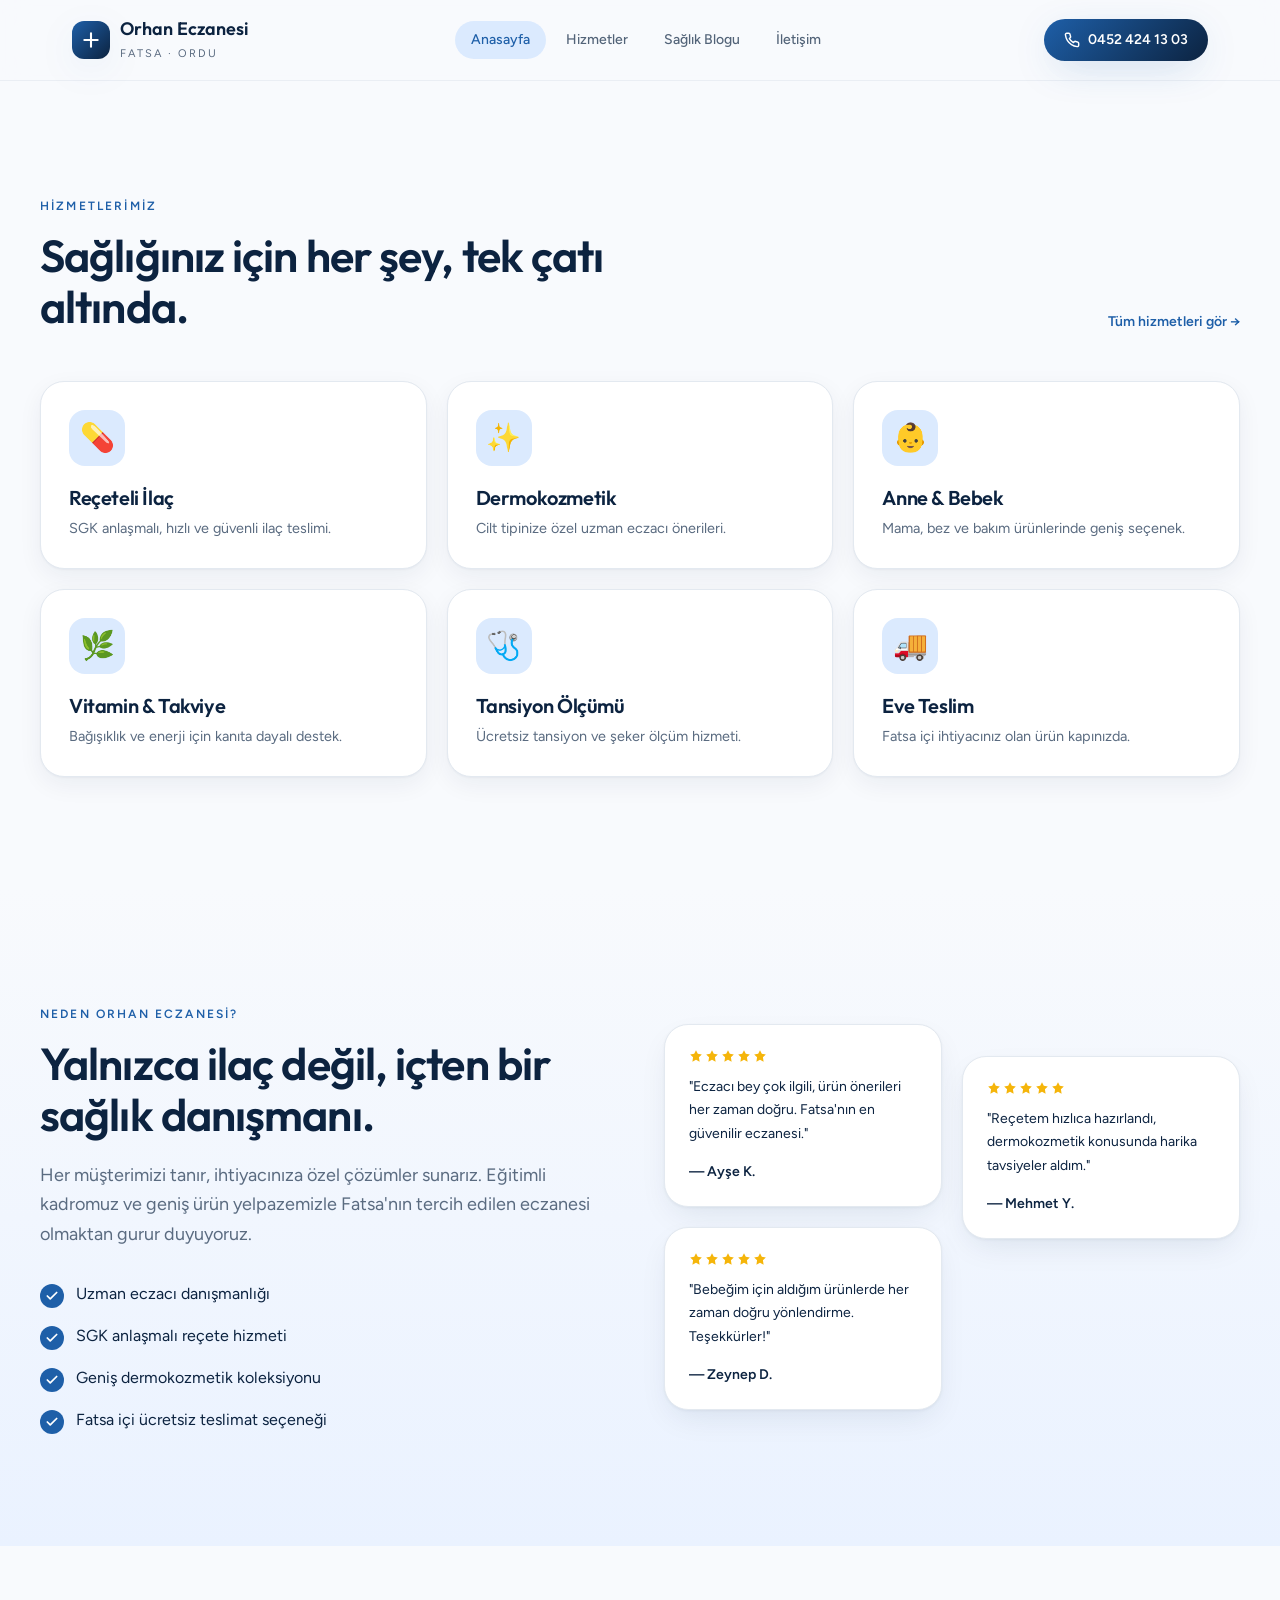
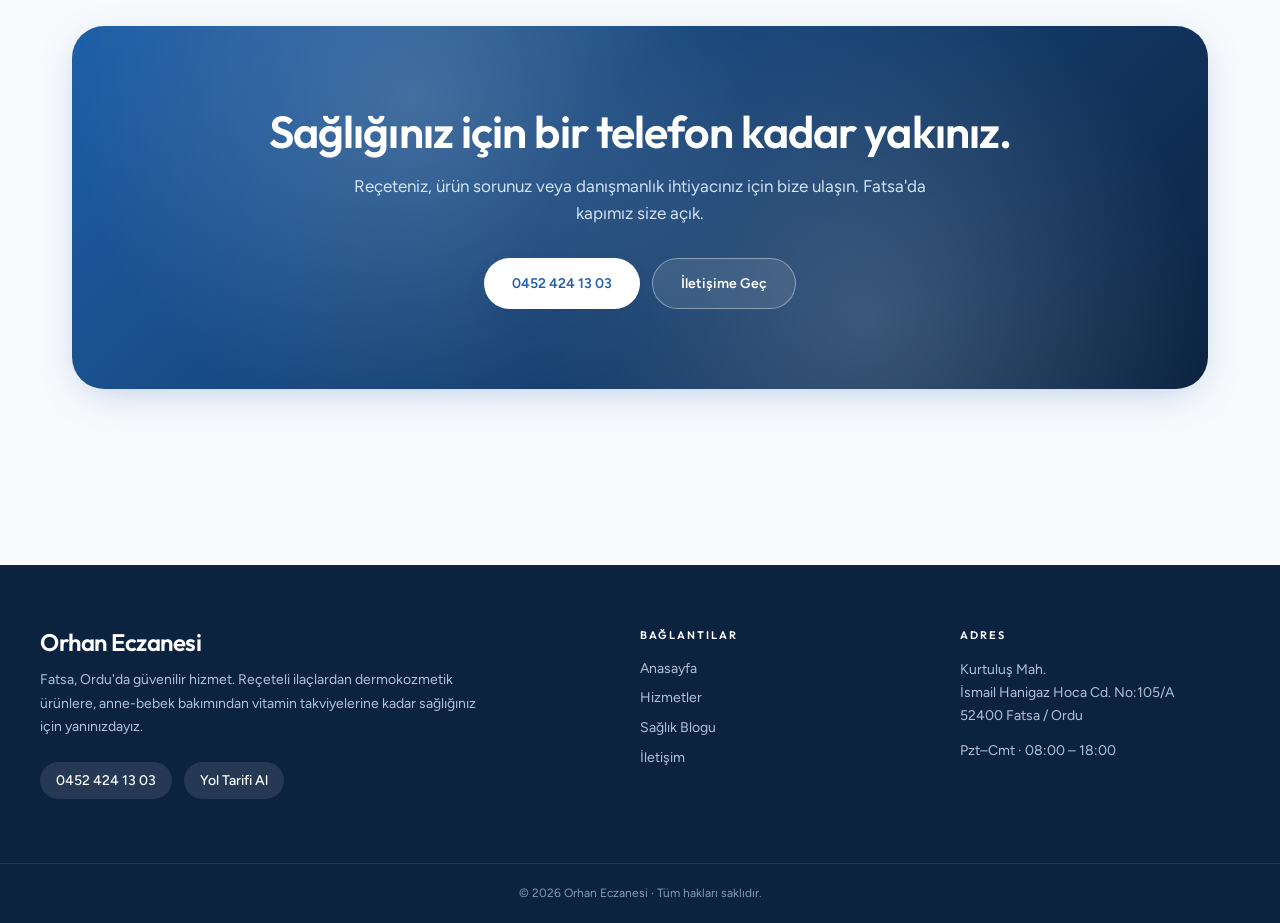
==== commit 84539062: "Update index.html" ====
--- a/index.html
+++ b/index.html
@@ -54,52 +54,7 @@
 
   <main>
     <!-- Hero -->
-    <section class="hero">
-      <div class="container hero-grid">
-        <div>
-          <span class="hero-badge"><span class="dot"></span> Şu an Açık · Pzt–Cmt 08–18</span>
-          <h1>Fatsa'nın <span class="text-primary">güvenilir</span> eczanesi.</h1>
-          <p class="hero-lead">
-            Orhan Eczanesi'nde uzman eczacı kadromuz, doğru ürün ve içten danışmanlıkla sağlığınızın
-            her adımında yanınızda. Reçeteli ilaçtan dermokozmetiğe, ihtiyacınız olan her şey tek çatı altında.
-          </p>
-          <div class="hero-actions">
-            <a href="tel:+904524241303" class="btn btn-primary">
-              Hemen Ara
-              <svg viewBox="0 0 24 24" width="16" height="16" fill="none" stroke="currentColor" stroke-width="2.4" stroke-linecap="round"><path d="M5 12h14M13 5l7 7-7 7"/></svg>
-            </a>
-            <a href="hizmetler.html" class="btn btn-outline">Hizmetlerimiz</a>
-          </div>
-          <dl class="stats">
-            <div><dt class="stat-num">20+</dt><dd class="stat-label">Yıllık Deneyim</dd></div>
-            <div><dt class="stat-num">4.2★</dt><dd class="stat-label">Müşteri Puanı</dd></div>
-            <div><dt class="stat-num">5.000+</dt><dd class="stat-label">Mutlu Müşteri</dd></div>
-            <div><dt class="stat-num">10dk</dt><dd class="stat-label">Ortalama Hizmet</dd></div>
-          </dl>
-        </div>
-
-        <div>
-          <div class="hero-image-wrap">
-            <img class="hero-image" src="hero-pharmacy.jpg" alt="Orhan Eczanesi modern iç mekan" width="1600" height="1200" />
-            <div class="hero-card bl">
-              <div class="row">
-                <div class="icon-success">
-                  <svg viewBox="0 0 24 24" width="20" height="20" fill="none" stroke="currentColor" stroke-width="2.4" stroke-linecap="round" stroke-linejoin="round"><path d="M20 6L9 17l-5-5"/></svg>
-                </div>
-                <div>
-                  <div class="label-up">SGK</div>
-                  <div class="label-strong">Anlaşmalı</div>
-                </div>
-              </div>
-            </div>
-            <div class="hero-card tr">
-              <div class="stat-num" style="font-size:1.5rem">4.2★</div>
-              <div class="label-up" style="text-transform:none;letter-spacing:0">Google Yorumları</div>
-            </div>
-          </div>
-        </div>
-      </div>
-    </section>
+    
 
     <!-- Services -->
     <section class="container section-pad">
